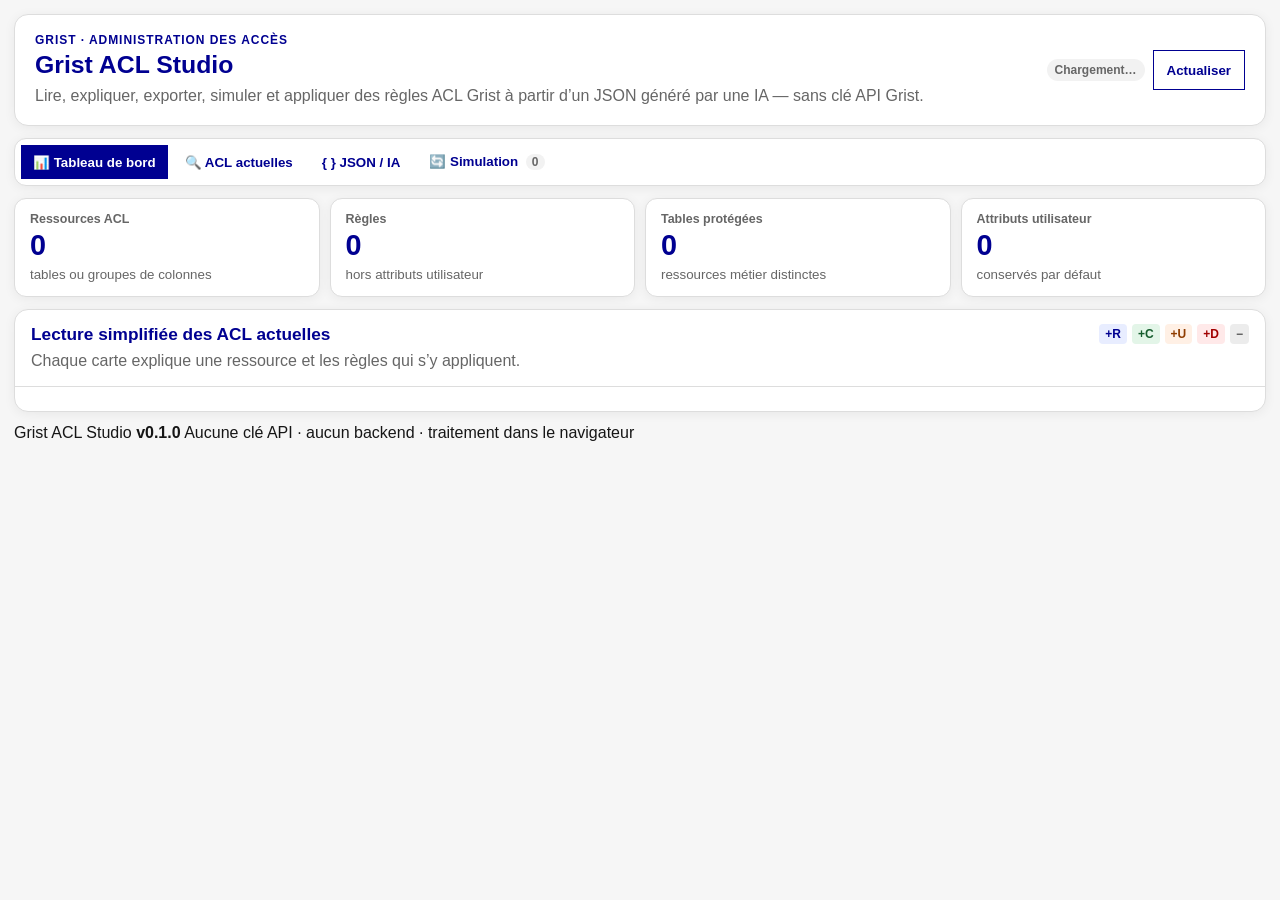
==== grist-acl-studio/index.html @ af1d0e1a "[grist-acl-studio]: feat: add JSON-driven ACL manager" ====
<!doctype html>
<html lang="fr">
<head>
  <meta charset="utf-8">
  <meta name="viewport" content="width=device-width,initial-scale=1">
  <title>Grist ACL Studio</title>
  <link rel="stylesheet" href="style.css">
  <script src="https://docs.getgrist.com/grist-plugin-api.js"></script>
  <script defer src="app.js"></script>
</head>
<body>
<main class="app">
  <header class="hero">
    <div>
      <div class="eyebrow">Grist · Administration des accès</div>
      <h1>Grist ACL Studio</h1>
      <p>Lire, expliquer, exporter, simuler et appliquer des règles ACL Grist à partir d’un JSON généré par une IA — sans clé API Grist.</p>
    </div>
    <div class="hero-actions">
      <span id="accessBadge" class="badge neutral">Chargement…</span>
      <button id="reloadBtn" class="btn secondary" type="button">Actualiser</button>
    </div>
  </header>

  <div id="status" class="status" hidden></div>

  <nav class="tabs" aria-label="Sections">
    <button class="tab active" data-tab="dashboard" type="button">📊 Tableau de bord</button>
    <button class="tab" data-tab="current" type="button">🔍 ACL actuelles</button>
    <button class="tab" data-tab="json" type="button">{ } JSON / IA</button>
    <button class="tab" data-tab="diff" type="button">🔄 Simulation <span id="diffCount" class="pill">0</span></button>
  </nav>

  <section id="tab-dashboard" class="tab-panel active">
    <div class="kpis">
      <article class="kpi"><span>Ressources ACL</span><strong id="kpiResources">0</strong><small>tables ou groupes de colonnes</small></article>
      <article class="kpi"><span>Règles</span><strong id="kpiRules">0</strong><small>hors attributs utilisateur</small></article>
      <article class="kpi"><span>Tables protégées</span><strong id="kpiTables">0</strong><small>ressources métier distinctes</small></article>
      <article class="kpi"><span>Attributs utilisateur</span><strong id="kpiAttrs">0</strong><small>conservés par défaut</small></article>
    </div>

    <article class="card">
      <header class="card-head">
        <div>
          <h2 id="dashboardTitle">Lecture simplifiée des ACL actuelles</h2>
          <p id="dashboardIntro">Chaque carte explique une ressource et les règles qui s’y appliquent.</p>
        </div>
        <div class="legend">
          <span class="perm r">+R</span><span class="perm c">+C</span><span class="perm u">+U</span><span class="perm d">+D</span><span class="perm deny">−</span>
        </div>
      </header>
      <div id="dashboardResources" class="resource-grid"></div>
    </article>
  </section>

  <section id="tab-current" class="tab-panel">
    <article class="card">
      <header class="card-head">
        <div><h2>ACL actuelles du document</h2><p>Vue technique fidèle aux tables internes <code>_grist_ACLResources</code> et <code>_grist_ACLRules</code>.</p></div>
        <div class="actions">
          <button id="exportCurrentBtn" class="btn secondary" type="button">Exporter JSON</button>
          <button id="downloadBackupBtn" class="btn secondary" type="button">Sauvegarde JSON</button>
        </div>
      </header>
      <div id="currentAcl" class="technical-list"></div>
    </article>
  </section>

  <section id="tab-json" class="tab-panel">
    <div class="two-cols">
      <article class="card">
        <header class="card-head">
          <div><h2>1. Demander les règles à une IA</h2><p>Le prompt contient la structure du document et les ACL, jamais les données métier.</p></div>
        </header>
        <div class="card-body">
          <label class="field">
            <span>Décris le résultat souhaité</span>
            <textarea id="aiRequest" rows="7" placeholder="Ex. Tous les profils GTG voient tous les véhicules, mais un GTG en modification ne peut modifier que les véhicules de son propre GTG. Conserver les règles BRAVO."></textarea>
          </label>
          <div class="actions wrap">
            <button id="copyPromptBtn" class="btn" type="button">Copier le prompt IA</button>
            <button id="downloadPromptBtn" class="btn secondary" type="button">Télécharger le prompt</button>
          </div>
          <div class="help-box">
            <strong>Workflow conseillé</strong>
            <ol>
              <li>Décris le besoin.</li>
              <li>Copie le prompt dans ChatGPT, Claude ou Gandalf.</li>
              <li>Demande une réponse JSON uniquement.</li>
              <li>Colle le JSON à droite puis valide.</li>
            </ol>
          </div>
        </div>
      </article>

      <article class="card">
        <header class="card-head">
          <div><h2>2. Importer le JSON proposé</h2><p>Le widget vérifie tables, colonnes, permissions, présence d’une règle Owner et doublons.</p></div>
          <div class="actions">
            <button id="sampleBtn" class="btn ghost" type="button">Exemple</button>
            <button id="clearJsonBtn" class="btn ghost" type="button">Effacer</button>
          </div>
        </header>
        <div class="card-body">
          <textarea id="jsonInput" class="code-area" rows="23" spellcheck="false" placeholder='{"schema":"grist-acl-studio/v1", ...}'></textarea>
          <input id="jsonFile" type="file" accept=".json,application/json" hidden>
          <div class="actions wrap">
            <button id="importFileBtn" class="btn secondary" type="button">Charger un .json</button>
            <button id="validateBtn" class="btn" type="button">Valider et simuler</button>
          </div>
          <div id="validationBox" class="validation empty-state">Aucun JSON chargé.</div>
        </div>
      </article>
    </div>
  </section>

  <section id="tab-diff" class="tab-panel">
    <article class="card">
      <header class="card-head">
        <div><h2>Simulation avant application</h2><p>Seules les ressources présentes dans le JSON sont remplacées. Les autres ressources ACL restent intactes.</p></div>
        <button id="applyBtn" class="btn danger" type="button" disabled>Appliquer les changements</button>
      </header>
      <div id="diffSummary" class="diff-summary">Valide d’abord un JSON pour voir les changements.</div>
      <div id="diffList" class="diff-list"></div>
    </article>
  </section>

  <footer class="footer">
    <span>Grist ACL Studio <strong>v0.1.0</strong></span>
    <span>Aucune clé API · aucun backend · traitement dans le navigateur</span>
  </footer>
</main>
</body>
</html>
---- grist-acl-studio/style.css ----
:root{
  color-scheme:light dark;
  --bg:#f6f6f6;--surface:#fff;--surface2:#f2f2f2;--border:#ddd;--text:#161616;--muted:#666;
  --blue:#000091;--blue2:#00006d;--green:#18753c;--orange:#b34000;--red:#ce0500;--purple:#6a4c93;
  --shadow:0 2px 12px rgba(0,0,0,.06);--radius:14px
}
*{box-sizing:border-box}html,body{margin:0;min-height:100%}body{background:var(--bg);color:var(--text);font-family:Marianne,Arial,sans-serif;padding:14px}.app{max-width:1540px;margin:auto}.hero,.card,.kpi,.tabs{background:var(--surface);border:1px solid var(--border);box-shadow:var(--shadow)}.hero{border-radius:var(--radius);padding:18px 20px;display:flex;align-items:center;justify-content:space-between;gap:18px}.eyebrow{font-size:.75rem;text-transform:uppercase;letter-spacing:.08em;font-weight:800;color:var(--blue)}h1{margin:4px 0 5px;font-size:1.55rem;color:var(--blue)}.hero p,.card-head p{margin:0;color:var(--muted);line-height:1.45}.hero-actions,.actions{display:flex;gap:8px;align-items:center}.actions.wrap{flex-wrap:wrap}.btn{border:1px solid var(--blue);background:var(--blue);color:#fff;padding:9px 13px;min-height:40px;font-weight:800;cursor:pointer}.btn:hover{background:var(--blue2)}.btn.secondary{background:var(--surface);color:var(--blue)}.btn.secondary:hover,.btn.ghost:hover{background:var(--surface2)}.btn.ghost{background:transparent;color:var(--muted);border-color:var(--border)}.btn.danger{background:var(--red);border-color:var(--red)}.btn:disabled{opacity:.5;cursor:not-allowed}.badge,.pill,.perm{display:inline-flex;align-items:center;border-radius:999px;font-size:.75rem;font-weight:800;padding:4px 8px}.badge.neutral{background:var(--surface2);color:var(--muted)}.badge.ok{background:#e3f5e8;color:#155c2d}.badge.warn{background:#fff0e5;color:#8f3c00}.status{margin:12px 0;padding:11px 13px;border-left:4px solid var(--blue);background:#e8edff;color:#161616}.status.ok{border-color:var(--green);background:#e3f5e8}.status.warn{border-color:var(--orange);background:#fff0e5}.status.error{border-color:var(--red);background:#ffe9e9}.tabs{display:flex;gap:5px;margin:12px 0;border-radius:12px;padding:6px;overflow:auto}.tab{white-space:nowrap;border:0;background:transparent;color:var(--blue);padding:9px 12px;font-weight:800;cursor:pointer}.tab.active{background:var(--blue);color:#fff}.pill{padding:1px 6px;background:rgba(255,255,255,.22);margin-left:4px}.tab:not(.active) .pill{background:var(--surface2);color:var(--muted)}.tab-panel{display:none}.tab-panel.active{display:block}.kpis{display:grid;grid-template-columns:repeat(4,minmax(150px,1fr));gap:10px;margin-bottom:12px}.kpi{border-radius:12px;padding:13px 15px}.kpi span{display:block;color:var(--muted);font-size:.78rem;font-weight:800}.kpi strong{display:block;color:var(--blue);font-size:1.8rem;margin:3px 0}.kpi small{color:var(--muted)}.card{border-radius:var(--radius);margin-bottom:12px;overflow:hidden}.card-head{padding:14px 16px;border-bottom:1px solid var(--border);display:flex;align-items:flex-start;justify-content:space-between;gap:15px}.card-head h2{margin:0 0 4px;color:var(--blue);font-size:1.08rem}.card-body{padding:15px}.legend{display:flex;gap:5px;flex-wrap:wrap;justify-content:flex-end}.perm{border-radius:4px;padding:3px 6px}.perm.r{background:#e8edff;color:#000091}.perm.c{background:#e3f5e8;color:#155c2d}.perm.u{background:#fff0e5;color:#8f3c00}.perm.d{background:#ffe9e9;color:#a10000}.perm.s{background:#efe8ff;color:#5b3a99}.perm.deny{background:#ececec;color:#555}.resource-grid{display:grid;grid-template-columns:repeat(auto-fit,minmax(390px,1fr));gap:10px;padding:12px}.resource-card{border:1px solid var(--border);border-radius:11px;overflow:hidden;background:var(--surface)}.resource-title{padding:10px 12px;background:var(--surface2);display:flex;align-items:flex-start;justify-content:space-between;gap:10px}.resource-title strong{color:var(--blue)}.resource-title small{display:block;color:var(--muted);margin-top:2px}.rule{padding:10px 12px;border-top:1px solid var(--border);.rule:first-child{border-top:0}.rule-head{display:flex;align-items:center;justify-content:space-between;gap:8px}.rule-label{font-weight:800}.rule-explanation{color:var(--muted);font-size:.82rem;margin:5px 0}.rule code,.technical-list code,.diff-list code{display:block;white-space:pre-wrap;overflow-wrap:anywhere;background:var(--surface2);padding:7px 8px;border-radius:6px;font-size:.75rem}.permission-set{display:flex;gap:4px;flex-wrap:wrap}.two-cols{display:grid;grid-template-columns:1fr 1fr;gap:12px}.field{display:flex;flex-direction:column;gap:6px;margin-bottom:12px}.field>span{font-size:.8rem;font-weight:800;color:var(--muted)}textarea,input{width:100%;border:1px solid #929292;border-bottom:2px solid var(--blue);background:var(--surface);color:var(--text);padding:9px 10px;font:inherit}.code-area{font-family:ui-monospace,SFMono-Regular,Menlo,Consolas,monospace;font-size:.8rem;line-height:1.45;resize:vertical}.help-box,.validation,.diff-summary{margin-top:12px;padding:11px 12px;border:1px solid var(--border);background:var(--surface2);border-radius:9px}.help-box ol{margin:7px 0 0;padding-left:20px}.validation.ok{border-color:#8bc7a0;background:#eef8f1}.validation.error{border-color:#e6a1a1;background:#fff1f1}.validation ul{margin:7px 0 0;padding-left:20px}.technical-list,.diff-list{padding:12px}.technical-resource,.diff-item{border:1px solid var(--border);border-radius:9px;margin-bottom:9px;overflow:hidden}.technical-resource>header,.diff-item>header{padding:9px 11px;background:var(--surface2);display:flex;justify-content:space-between;gap:8px}.technical-resource .rule{font-size:.82rem}.diff-item .body{padding:10px 11px}.diff-item.add{border-left:4px solid var(--green)}.diff-item.change{border-left:4px solid var(--orange)}.diff-item.same{border-left:4px solid #929292}.diff-summary{display:flex;gap:15px;flex-wrap:wrap}.diff-stat strong{display:block;font-size:1.4rem;color:var(--blue)}.empty-state{color:var(--muted);text-align:center}.footer{display:flex;justify-content:space-between;gap:10px;color:var(--muted);font-size:.75rem;padding:6px 3px 18px}code{font-family:ui-monospace,SFMono-Regular,Menlo,Consolas,monospace}
@media(prefers-color-scheme:dark){:root{--bg:#161616;--surface:#242424;--surface2:#343434;--border:#555;--text:#f6f6f6;--muted:#cecece;--blue:#8585f6;--blue2:#a3a3fd;--shadow:0 2px 12px rgba(0,0,0,.3)}.status{color:#161616}.perm.deny{background:#444;color:#ddd}}
@media(max-width:980px){.two-cols{grid-template-columns:1fr}.kpis{grid-template-columns:1fr 1fr}.hero,.card-head{align-items:flex-start;flex-direction:column}.legend{justify-content:flex-start}.resource-grid{grid-template-columns:1fr}}
@media(max-width:520px){body{padding:8px}.kpis{grid-template-columns:1fr}.footer{flex-direction:column}}
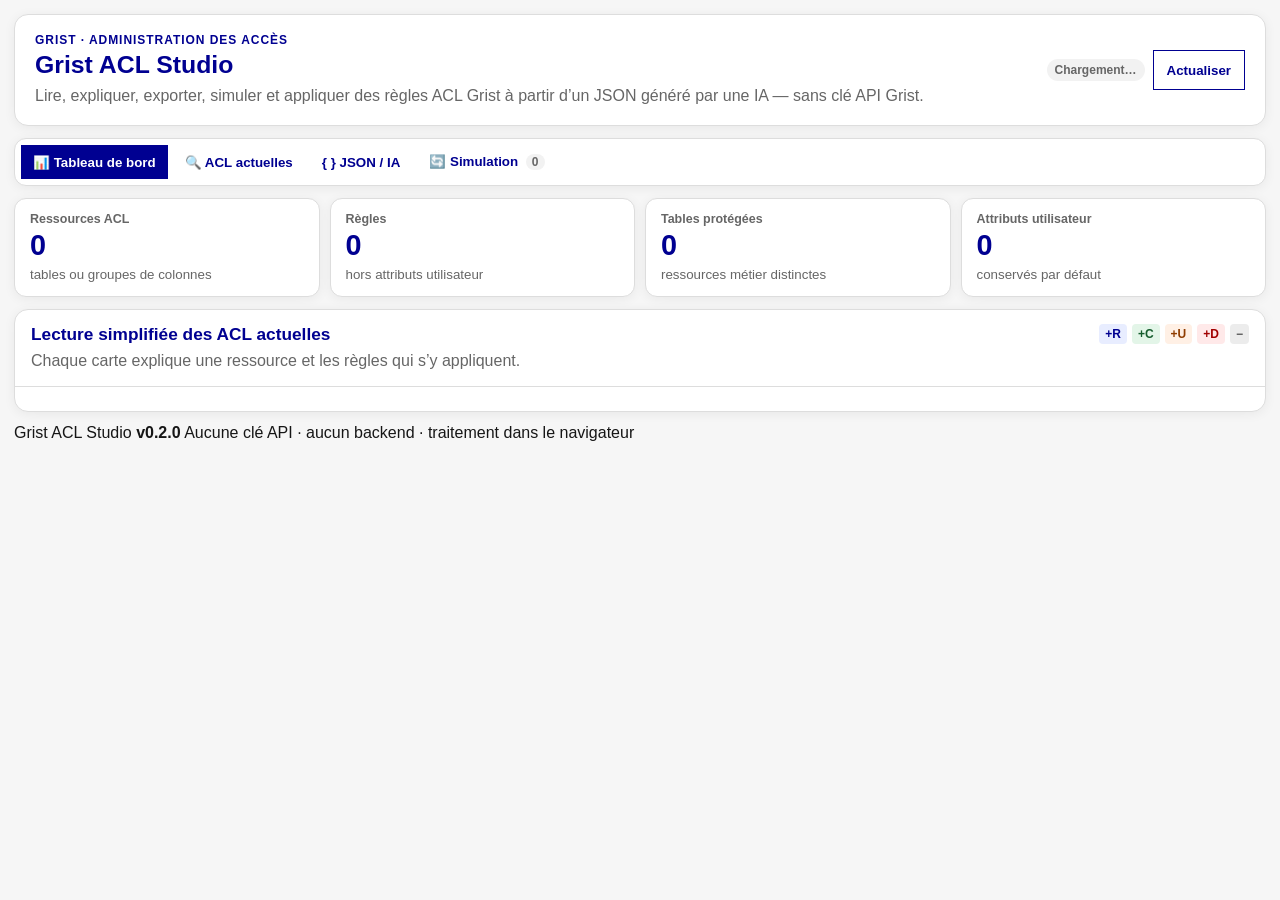
==== commit ff323a42: "[grist-acl-studio]: feat: simplify AI prompt and beginner dashboard" ====
--- a/grist-acl-studio/index.html
+++ b/grist-acl-studio/index.html
@@ -70,7 +70,7 @@
     <div class="two-cols">
       <article class="card">
         <header class="card-head">
-          <div><h2>1. Demander les règles à une IA</h2><p>Le prompt contient la structure du document et les ACL, jamais les données métier.</p></div>
+          <div><h2>1. Demander les règles à une IA</h2><p>Le prompt contient uniquement les tables, colonnes utiles aux ACL et règles actuelles — jamais les données métier ni les formules métier.</p></div>
         </header>
         <div class="card-body">
           <label class="field">
@@ -126,7 +126,7 @@
   </section>
 
   <footer class="footer">
-    <span>Grist ACL Studio <strong>v0.1.0</strong></span>
+    <span>Grist ACL Studio <strong>v0.2.0</strong></span>
     <span>Aucune clé API · aucun backend · traitement dans le navigateur</span>
   </footer>
 </main>
--- a/grist-acl-studio/style.css
+++ b/grist-acl-studio/style.css
@@ -8,3 +8,8 @@
 @media(prefers-color-scheme:dark){:root{--bg:#161616;--surface:#242424;--surface2:#343434;--border:#555;--text:#f6f6f6;--muted:#cecece;--blue:#8585f6;--blue2:#a3a3fd;--shadow:0 2px 12px rgba(0,0,0,.3)}.status{color:#161616}.perm.deny{background:#444;color:#ddd}}
 @media(max-width:980px){.two-cols{grid-template-columns:1fr}.kpis{grid-template-columns:1fr 1fr}.hero,.card-head{align-items:flex-start;flex-direction:column}.legend{justify-content:flex-start}.resource-grid{grid-template-columns:1fr}}
 @media(max-width:520px){body{padding:8px}.kpis{grid-template-columns:1fr}.footer{flex-direction:column}}
+
+.rule details{margin-top:7px}
+.rule details summary{cursor:pointer;color:var(--blue);font-size:.78rem;font-weight:700}
+.rule details code{margin-top:7px}
+.rule-head>strong{font-size:.8rem;color:var(--text);text-align:right}
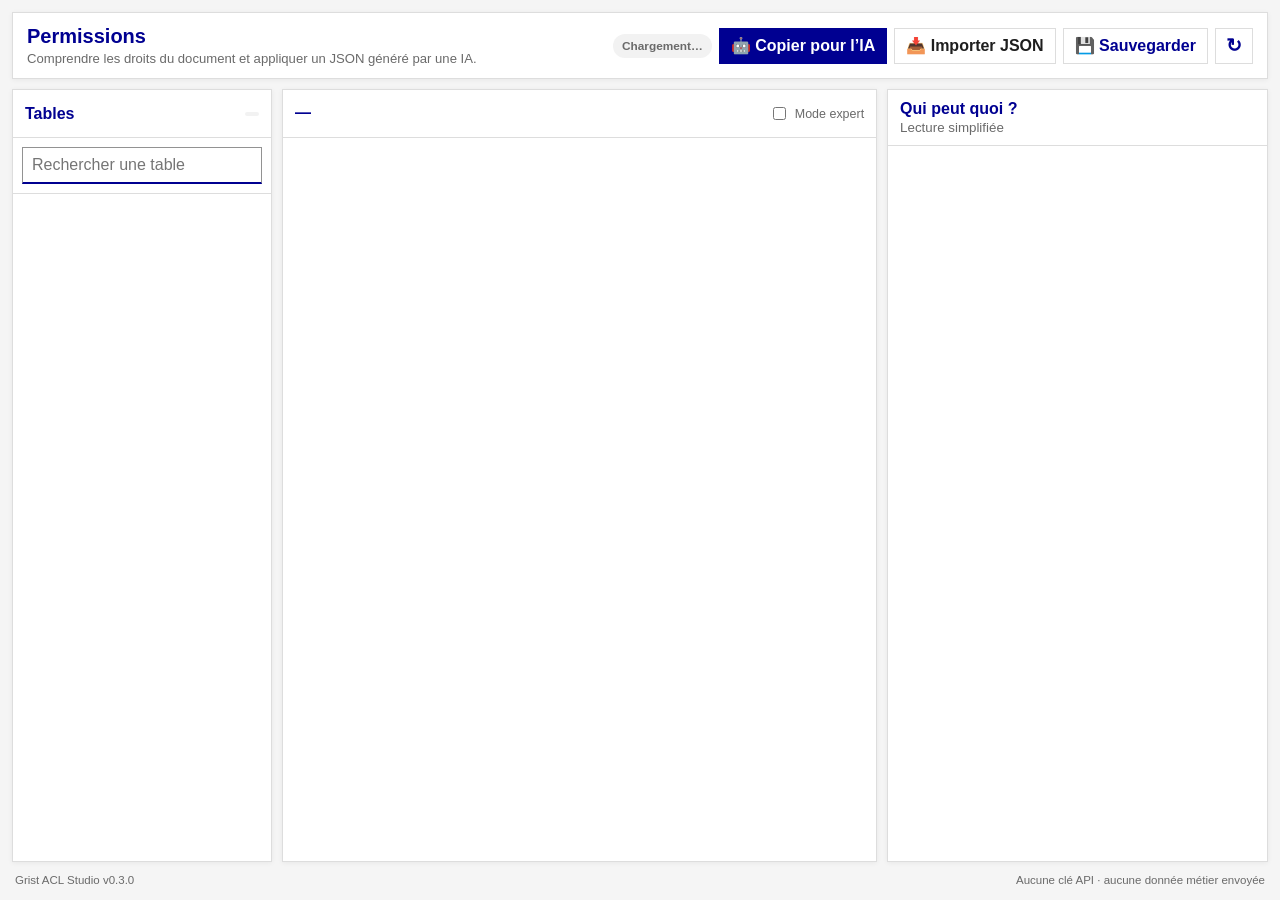
==== commit 8d205c96: "[grist-acl-studio]: refactor: simplify permissions workflow" ====
--- a/grist-acl-studio/index.html
+++ b/grist-acl-studio/index.html
@@ -10,125 +10,101 @@
 </head>
 <body>
 <main class="app">
-  <header class="hero">
+  <header class="topbar">
     <div>
-      <div class="eyebrow">Grist · Administration des accès</div>
-      <h1>Grist ACL Studio</h1>
-      <p>Lire, expliquer, exporter, simuler et appliquer des règles ACL Grist à partir d’un JSON généré par une IA — sans clé API Grist.</p>
+      <h1>Permissions</h1>
+      <p>Comprendre les droits du document et appliquer un JSON généré par une IA.</p>
     </div>
-    <div class="hero-actions">
-      <span id="accessBadge" class="badge neutral">Chargement…</span>
-      <button id="reloadBtn" class="btn secondary" type="button">Actualiser</button>
+    <div class="top-actions">
+      <span id="accessBadge" class="badge">Chargement…</span>
+      <button id="copyPromptBtn" class="btn primary" type="button">🤖 Copier pour l’IA</button>
+      <button id="importBtn" class="btn" type="button">📥 Importer JSON</button>
+      <button id="backupBtn" class="btn quiet" type="button">💾 Sauvegarder</button>
+      <button id="reloadBtn" class="btn quiet icon" type="button" title="Actualiser">↻</button>
     </div>
   </header>
 
   <div id="status" class="status" hidden></div>
 
-  <nav class="tabs" aria-label="Sections">
-    <button class="tab active" data-tab="dashboard" type="button">📊 Tableau de bord</button>
-    <button class="tab" data-tab="current" type="button">🔍 ACL actuelles</button>
-    <button class="tab" data-tab="json" type="button">{ } JSON / IA</button>
-    <button class="tab" data-tab="diff" type="button">🔄 Simulation <span id="diffCount" class="pill">0</span></button>
-  </nav>
+  <section class="workspace">
+    <aside class="panel tables-panel">
+      <div class="panel-head">
+        <strong>Tables</strong>
+        <span id="tableCount" class="count"></span>
+      </div>
+      <div class="search-wrap">
+        <input id="tableSearch" type="search" placeholder="Rechercher une table">
+      </div>
+      <div id="tableList" class="table-list"></div>
+    </aside>
 
-  <section id="tab-dashboard" class="tab-panel active">
-    <div class="kpis">
-      <article class="kpi"><span>Ressources ACL</span><strong id="kpiResources">0</strong><small>tables ou groupes de colonnes</small></article>
-      <article class="kpi"><span>Règles</span><strong id="kpiRules">0</strong><small>hors attributs utilisateur</small></article>
-      <article class="kpi"><span>Tables protégées</span><strong id="kpiTables">0</strong><small>ressources métier distinctes</small></article>
-      <article class="kpi"><span>Attributs utilisateur</span><strong id="kpiAttrs">0</strong><small>conservés par défaut</small></article>
-    </div>
+    <section class="panel rules-panel">
+      <div class="panel-head main-head">
+        <div>
+          <strong id="selectedTableTitle">—</strong>
+          <small id="selectedTableMeta"></small>
+        </div>
+        <label class="expert-toggle">
+          <input id="expertToggle" type="checkbox">
+          <span>Mode expert</span>
+        </label>
+      </div>
+      <div id="rulesView" class="rules-view"></div>
+    </section>
 
-    <article class="card">
-      <header class="card-head">
+    <aside class="panel summary-panel">
+      <div class="panel-head">
         <div>
-          <h2 id="dashboardTitle">Lecture simplifiée des ACL actuelles</h2>
-          <p id="dashboardIntro">Chaque carte explique une ressource et les règles qui s’y appliquent.</p>
+          <strong>Qui peut quoi ?</strong>
+          <small>Lecture simplifiée</small>
         </div>
-        <div class="legend">
-          <span class="perm r">+R</span><span class="perm c">+C</span><span class="perm u">+U</span><span class="perm d">+D</span><span class="perm deny">−</span>
-        </div>
-      </header>
-      <div id="dashboardResources" class="resource-grid"></div>
-    </article>
+      </div>
+      <div id="summaryView" class="summary-view"></div>
+    </aside>
   </section>
 
-  <section id="tab-current" class="tab-panel">
-    <article class="card">
-      <header class="card-head">
-        <div><h2>ACL actuelles du document</h2><p>Vue technique fidèle aux tables internes <code>_grist_ACLResources</code> et <code>_grist_ACLRules</code>.</p></div>
-        <div class="actions">
-          <button id="exportCurrentBtn" class="btn secondary" type="button">Exporter JSON</button>
-          <button id="downloadBackupBtn" class="btn secondary" type="button">Sauvegarde JSON</button>
-        </div>
-      </header>
-      <div id="currentAcl" class="technical-list"></div>
-    </article>
-  </section>
-
-  <section id="tab-json" class="tab-panel">
-    <div class="two-cols">
-      <article class="card">
-        <header class="card-head">
-          <div><h2>1. Demander les règles à une IA</h2><p>Le prompt contient uniquement les tables, colonnes utiles aux ACL et règles actuelles — jamais les données métier ni les formules métier.</p></div>
-        </header>
-        <div class="card-body">
-          <label class="field">
-            <span>Décris le résultat souhaité</span>
-            <textarea id="aiRequest" rows="7" placeholder="Ex. Tous les profils GTG voient tous les véhicules, mais un GTG en modification ne peut modifier que les véhicules de son propre GTG. Conserver les règles BRAVO."></textarea>
-          </label>
-          <div class="actions wrap">
-            <button id="copyPromptBtn" class="btn" type="button">Copier le prompt IA</button>
-            <button id="downloadPromptBtn" class="btn secondary" type="button">Télécharger le prompt</button>
-          </div>
-          <div class="help-box">
-            <strong>Workflow conseillé</strong>
-            <ol>
-              <li>Décris le besoin.</li>
-              <li>Copie le prompt dans ChatGPT, Claude ou Gandalf.</li>
-              <li>Demande une réponse JSON uniquement.</li>
-              <li>Colle le JSON à droite puis valide.</li>
-            </ol>
-          </div>
-        </div>
-      </article>
-
-      <article class="card">
-        <header class="card-head">
-          <div><h2>2. Importer le JSON proposé</h2><p>Le widget vérifie tables, colonnes, permissions, présence d’une règle Owner et doublons.</p></div>
-          <div class="actions">
-            <button id="sampleBtn" class="btn ghost" type="button">Exemple</button>
-            <button id="clearJsonBtn" class="btn ghost" type="button">Effacer</button>
-          </div>
-        </header>
-        <div class="card-body">
-          <textarea id="jsonInput" class="code-area" rows="23" spellcheck="false" placeholder='{"schema":"grist-acl-studio/v1", ...}'></textarea>
-          <input id="jsonFile" type="file" accept=".json,application/json" hidden>
-          <div class="actions wrap">
-            <button id="importFileBtn" class="btn secondary" type="button">Charger un .json</button>
-            <button id="validateBtn" class="btn" type="button">Valider et simuler</button>
-          </div>
-          <div id="validationBox" class="validation empty-state">Aucun JSON chargé.</div>
-        </div>
-      </article>
-    </div>
-  </section>
-
-  <section id="tab-diff" class="tab-panel">
-    <article class="card">
-      <header class="card-head">
-        <div><h2>Simulation avant application</h2><p>Seules les ressources présentes dans le JSON sont remplacées. Les autres ressources ACL restent intactes.</p></div>
-        <button id="applyBtn" class="btn danger" type="button" disabled>Appliquer les changements</button>
-      </header>
-      <div id="diffSummary" class="diff-summary">Valide d’abord un JSON pour voir les changements.</div>
-      <div id="diffList" class="diff-list"></div>
-    </article>
-  </section>
-
-  <footer class="footer">
-    <span>Grist ACL Studio <strong>v0.2.0</strong></span>
-    <span>Aucune clé API · aucun backend · traitement dans le navigateur</span>
+  <footer>
+    <span>Grist ACL Studio v0.3.0</span>
+    <span>Aucune clé API · aucune donnée métier envoyée</span>
   </footer>
 </main>
+
+<dialog id="importDialog">
+  <form method="dialog" class="dialog-shell">
+    <header class="dialog-head">
+      <div>
+        <h2>Importer des règles JSON</h2>
+        <p>Colle ici le JSON produit par ChatGPT, Claude ou Gandalf.</p>
+      </div>
+      <button class="close-btn" value="cancel" aria-label="Fermer">×</button>
+    </header>
+    <div class="dialog-body">
+      <textarea id="jsonInput" rows="20" spellcheck="false" placeholder='{"schema":"grist-acl-studio/v1", ...}'></textarea>
+      <input id="jsonFile" type="file" accept=".json,application/json" hidden>
+      <div class="dialog-actions">
+        <button id="loadFileBtn" class="btn quiet" type="button">Choisir un fichier</button>
+        <button id="validateBtn" class="btn primary" type="button">Comparer avec les règles actuelles</button>
+      </div>
+      <div id="validationBox" class="validation" hidden></div>
+    </div>
+  </form>
+</dialog>
+
+<dialog id="diffDialog">
+  <form method="dialog" class="dialog-shell wide">
+    <header class="dialog-head">
+      <div>
+        <h2>Modifications proposées</h2>
+        <p id="diffIntro">Vérifie avant d’appliquer.</p>
+      </div>
+      <button class="close-btn" value="cancel" aria-label="Fermer">×</button>
+    </header>
+    <div id="diffView" class="dialog-body diff-view"></div>
+    <footer class="dialog-footer">
+      <button class="btn quiet" value="cancel">Annuler</button>
+      <button id="applyBtn" class="btn primary" type="button">Appliquer</button>
+    </footer>
+  </form>
+</dialog>
 </body>
 </html>
--- a/grist-acl-studio/style.css
+++ b/grist-acl-studio/style.css
@@ -1,15 +1,28 @@
 :root{
   color-scheme:light dark;
-  --bg:#f6f6f6;--surface:#fff;--surface2:#f2f2f2;--border:#ddd;--text:#161616;--muted:#666;
-  --blue:#000091;--blue2:#00006d;--green:#18753c;--orange:#b34000;--red:#ce0500;--purple:#6a4c93;
-  --shadow:0 2px 12px rgba(0,0,0,.06);--radius:14px
+  --bg:#f5f5f5;--panel:#fff;--soft:#f2f2f2;--line:#ddd;--text:#1e1e1e;--muted:#6a6a6a;
+  --blue:#000091;--blue-hover:#1212a8;--green:#18753c;--green-bg:#e3f5e8;--orange:#b34000;--orange-bg:#fff0e5;
+  --red:#ce0500;--red-bg:#ffe9e9;--shadow:0 1px 5px rgba(0,0,0,.06)
 }
-*{box-sizing:border-box}html,body{margin:0;min-height:100%}body{background:var(--bg);color:var(--text);font-family:Marianne,Arial,sans-serif;padding:14px}.app{max-width:1540px;margin:auto}.hero,.card,.kpi,.tabs{background:var(--surface);border:1px solid var(--border);box-shadow:var(--shadow)}.hero{border-radius:var(--radius);padding:18px 20px;display:flex;align-items:center;justify-content:space-between;gap:18px}.eyebrow{font-size:.75rem;text-transform:uppercase;letter-spacing:.08em;font-weight:800;color:var(--blue)}h1{margin:4px 0 5px;font-size:1.55rem;color:var(--blue)}.hero p,.card-head p{margin:0;color:var(--muted);line-height:1.45}.hero-actions,.actions{display:flex;gap:8px;align-items:center}.actions.wrap{flex-wrap:wrap}.btn{border:1px solid var(--blue);background:var(--blue);color:#fff;padding:9px 13px;min-height:40px;font-weight:800;cursor:pointer}.btn:hover{background:var(--blue2)}.btn.secondary{background:var(--surface);color:var(--blue)}.btn.secondary:hover,.btn.ghost:hover{background:var(--surface2)}.btn.ghost{background:transparent;color:var(--muted);border-color:var(--border)}.btn.danger{background:var(--red);border-color:var(--red)}.btn:disabled{opacity:.5;cursor:not-allowed}.badge,.pill,.perm{display:inline-flex;align-items:center;border-radius:999px;font-size:.75rem;font-weight:800;padding:4px 8px}.badge.neutral{background:var(--surface2);color:var(--muted)}.badge.ok{background:#e3f5e8;color:#155c2d}.badge.warn{background:#fff0e5;color:#8f3c00}.status{margin:12px 0;padding:11px 13px;border-left:4px solid var(--blue);background:#e8edff;color:#161616}.status.ok{border-color:var(--green);background:#e3f5e8}.status.warn{border-color:var(--orange);background:#fff0e5}.status.error{border-color:var(--red);background:#ffe9e9}.tabs{display:flex;gap:5px;margin:12px 0;border-radius:12px;padding:6px;overflow:auto}.tab{white-space:nowrap;border:0;background:transparent;color:var(--blue);padding:9px 12px;font-weight:800;cursor:pointer}.tab.active{background:var(--blue);color:#fff}.pill{padding:1px 6px;background:rgba(255,255,255,.22);margin-left:4px}.tab:not(.active) .pill{background:var(--surface2);color:var(--muted)}.tab-panel{display:none}.tab-panel.active{display:block}.kpis{display:grid;grid-template-columns:repeat(4,minmax(150px,1fr));gap:10px;margin-bottom:12px}.kpi{border-radius:12px;padding:13px 15px}.kpi span{display:block;color:var(--muted);font-size:.78rem;font-weight:800}.kpi strong{display:block;color:var(--blue);font-size:1.8rem;margin:3px 0}.kpi small{color:var(--muted)}.card{border-radius:var(--radius);margin-bottom:12px;overflow:hidden}.card-head{padding:14px 16px;border-bottom:1px solid var(--border);display:flex;align-items:flex-start;justify-content:space-between;gap:15px}.card-head h2{margin:0 0 4px;color:var(--blue);font-size:1.08rem}.card-body{padding:15px}.legend{display:flex;gap:5px;flex-wrap:wrap;justify-content:flex-end}.perm{border-radius:4px;padding:3px 6px}.perm.r{background:#e8edff;color:#000091}.perm.c{background:#e3f5e8;color:#155c2d}.perm.u{background:#fff0e5;color:#8f3c00}.perm.d{background:#ffe9e9;color:#a10000}.perm.s{background:#efe8ff;color:#5b3a99}.perm.deny{background:#ececec;color:#555}.resource-grid{display:grid;grid-template-columns:repeat(auto-fit,minmax(390px,1fr));gap:10px;padding:12px}.resource-card{border:1px solid var(--border);border-radius:11px;overflow:hidden;background:var(--surface)}.resource-title{padding:10px 12px;background:var(--surface2);display:flex;align-items:flex-start;justify-content:space-between;gap:10px}.resource-title strong{color:var(--blue)}.resource-title small{display:block;color:var(--muted);margin-top:2px}.rule{padding:10px 12px;border-top:1px solid var(--border);.rule:first-child{border-top:0}.rule-head{display:flex;align-items:center;justify-content:space-between;gap:8px}.rule-label{font-weight:800}.rule-explanation{color:var(--muted);font-size:.82rem;margin:5px 0}.rule code,.technical-list code,.diff-list code{display:block;white-space:pre-wrap;overflow-wrap:anywhere;background:var(--surface2);padding:7px 8px;border-radius:6px;font-size:.75rem}.permission-set{display:flex;gap:4px;flex-wrap:wrap}.two-cols{display:grid;grid-template-columns:1fr 1fr;gap:12px}.field{display:flex;flex-direction:column;gap:6px;margin-bottom:12px}.field>span{font-size:.8rem;font-weight:800;color:var(--muted)}textarea,input{width:100%;border:1px solid #929292;border-bottom:2px solid var(--blue);background:var(--surface);color:var(--text);padding:9px 10px;font:inherit}.code-area{font-family:ui-monospace,SFMono-Regular,Menlo,Consolas,monospace;font-size:.8rem;line-height:1.45;resize:vertical}.help-box,.validation,.diff-summary{margin-top:12px;padding:11px 12px;border:1px solid var(--border);background:var(--surface2);border-radius:9px}.help-box ol{margin:7px 0 0;padding-left:20px}.validation.ok{border-color:#8bc7a0;background:#eef8f1}.validation.error{border-color:#e6a1a1;background:#fff1f1}.validation ul{margin:7px 0 0;padding-left:20px}.technical-list,.diff-list{padding:12px}.technical-resource,.diff-item{border:1px solid var(--border);border-radius:9px;margin-bottom:9px;overflow:hidden}.technical-resource>header,.diff-item>header{padding:9px 11px;background:var(--surface2);display:flex;justify-content:space-between;gap:8px}.technical-resource .rule{font-size:.82rem}.diff-item .body{padding:10px 11px}.diff-item.add{border-left:4px solid var(--green)}.diff-item.change{border-left:4px solid var(--orange)}.diff-item.same{border-left:4px solid #929292}.diff-summary{display:flex;gap:15px;flex-wrap:wrap}.diff-stat strong{display:block;font-size:1.4rem;color:var(--blue)}.empty-state{color:var(--muted);text-align:center}.footer{display:flex;justify-content:space-between;gap:10px;color:var(--muted);font-size:.75rem;padding:6px 3px 18px}code{font-family:ui-monospace,SFMono-Regular,Menlo,Consolas,monospace}
-@media(prefers-color-scheme:dark){:root{--bg:#161616;--surface:#242424;--surface2:#343434;--border:#555;--text:#f6f6f6;--muted:#cecece;--blue:#8585f6;--blue2:#a3a3fd;--shadow:0 2px 12px rgba(0,0,0,.3)}.status{color:#161616}.perm.deny{background:#444;color:#ddd}}
-@media(max-width:980px){.two-cols{grid-template-columns:1fr}.kpis{grid-template-columns:1fr 1fr}.hero,.card-head{align-items:flex-start;flex-direction:column}.legend{justify-content:flex-start}.resource-grid{grid-template-columns:1fr}}
-@media(max-width:520px){body{padding:8px}.kpis{grid-template-columns:1fr}.footer{flex-direction:column}}
-
-.rule details{margin-top:7px}
-.rule details summary{cursor:pointer;color:var(--blue);font-size:.78rem;font-weight:700}
-.rule details code{margin-top:7px}
-.rule-head>strong{font-size:.8rem;color:var(--text);text-align:right}
+*{box-sizing:border-box}html,body{margin:0;min-height:100%}body{background:var(--bg);color:var(--text);font-family:Marianne,Arial,sans-serif}
+button,input,textarea{font:inherit}.app{min-height:100vh;padding:12px;display:flex;flex-direction:column;gap:10px}
+.topbar{background:var(--panel);border:1px solid var(--line);padding:12px 14px;display:flex;align-items:center;justify-content:space-between;gap:16px;box-shadow:var(--shadow)}
+h1{font-size:1.25rem;margin:0;color:var(--blue)}.topbar p{margin:3px 0 0;color:var(--muted);font-size:.82rem}.top-actions{display:flex;align-items:center;gap:7px;flex-wrap:wrap;justify-content:flex-end}
+.btn{border:1px solid var(--line);background:var(--panel);color:var(--text);min-height:36px;padding:7px 11px;font-weight:700;cursor:pointer}.btn:hover{background:var(--soft)}.btn.primary{background:var(--blue);border-color:var(--blue);color:#fff}.btn.primary:hover{background:var(--blue-hover)}.btn.quiet{color:var(--blue)}.btn.icon{font-size:1.2rem;padding:4px 10px}.btn:disabled{opacity:.5;cursor:not-allowed}
+.badge,.count,.perm-pill,.scope-pill{display:inline-flex;align-items:center;border-radius:999px}.badge{background:var(--soft);padding:5px 9px;font-size:.74rem;font-weight:700;color:var(--muted)}.badge.ok{background:var(--green-bg);color:var(--green)}.badge.warn{background:var(--orange-bg);color:var(--orange)}
+.status{padding:9px 11px;border-left:4px solid var(--blue);background:#e8edff}.status.ok{border-color:var(--green);background:var(--green-bg)}.status.warn{border-color:var(--orange);background:var(--orange-bg)}.status.error{border-color:var(--red);background:var(--red-bg)}
+.workspace{display:grid;grid-template-columns:minmax(210px,260px) minmax(430px,1.25fr) minmax(300px,.8fr);gap:10px;min-height:0;flex:1}
+.panel{background:var(--panel);border:1px solid var(--line);box-shadow:var(--shadow);min-height:0;overflow:hidden}.panel-head{min-height:48px;padding:10px 12px;border-bottom:1px solid var(--line);display:flex;align-items:center;justify-content:space-between;gap:10px}.panel-head strong{color:var(--blue)}.panel-head small{display:block;margin-top:2px;color:var(--muted)}.main-head>div{min-width:0}.main-head strong{display:block;overflow:hidden;text-overflow:ellipsis;white-space:nowrap}
+.count{background:var(--soft);padding:2px 7px;font-size:.72rem;color:var(--muted)}.search-wrap{padding:9px;border-bottom:1px solid var(--line)}input[type=search],textarea{width:100%;border:1px solid #929292;border-bottom:2px solid var(--blue);background:var(--panel);color:var(--text);padding:8px 9px}
+.table-list{overflow:auto;max-height:calc(100vh - 190px)}.table-btn{width:100%;border:0;border-bottom:1px solid var(--line);background:transparent;color:var(--text);text-align:left;padding:9px 11px;cursor:pointer;display:flex;justify-content:space-between;gap:8px;align-items:center}.table-btn:hover{background:var(--soft)}.table-btn.active{background:#e8edff;color:var(--blue);font-weight:800}.table-btn small{color:var(--muted);font-weight:400}.table-name{overflow:hidden;text-overflow:ellipsis;white-space:nowrap}
+.expert-toggle{display:flex;align-items:center;gap:6px;color:var(--muted);font-size:.78rem;white-space:nowrap}.expert-toggle input{accent-color:var(--blue)}
+.rules-view,.summary-view{overflow:auto;max-height:calc(100vh - 150px);padding:10px}.empty{padding:28px 16px;text-align:center;color:var(--muted)}
+.resource-block{border:1px solid var(--line);margin-bottom:9px}.resource-head{padding:8px 10px;background:var(--soft);display:flex;justify-content:space-between;gap:10px;align-items:center}.resource-head strong{font-size:.86rem}.resource-head span{font-size:.72rem;color:var(--muted)}
+.rule-row{padding:10px;border-top:1px solid var(--line)}.rule-row:first-of-type{border-top:0}.rule-main{display:flex;align-items:flex-start;justify-content:space-between;gap:12px}.rule-audience{font-weight:800}.rule-right{text-align:right;display:flex;gap:5px;flex-wrap:wrap;justify-content:flex-end}.perm-pill{padding:3px 7px;font-size:.72rem;font-weight:800}.perm-pill.r{background:#e8edff;color:#000091}.perm-pill.c{background:var(--green-bg);color:var(--green)}.perm-pill.u{background:var(--orange-bg);color:var(--orange)}.perm-pill.d{background:var(--red-bg);color:#a10000}.perm-pill.deny{background:#ececec;color:#555}.rule-explain{font-size:.79rem;color:var(--muted);margin-top:5px}.scope-pill{background:var(--soft);padding:2px 7px;font-size:.7rem;color:var(--muted);margin:5px 4px 0 0}.expert{display:none;margin-top:8px}.expert.visible{display:block}.expert code{display:block;background:var(--soft);padding:7px 8px;white-space:pre-wrap;overflow-wrap:anywhere;font-size:.72rem}
+.summary-group{border-bottom:1px solid var(--line);padding:10px 2px}.summary-group:last-child{border-bottom:0}.summary-title{font-weight:800;margin-bottom:7px}.summary-action{display:grid;grid-template-columns:28px 90px 1fr;gap:7px;align-items:start;margin:6px 0;font-size:.8rem}.summary-action .icon{text-align:center}.summary-action strong{font-size:.78rem}.summary-action span:last-child{color:var(--muted)}.summary-note{font-size:.72rem;color:var(--muted);padding:7px 0}
+footer{display:flex;justify-content:space-between;gap:10px;font-size:.72rem;color:var(--muted);padding:2px 3px}
+dialog{border:1px solid var(--line);padding:0;background:var(--panel);color:var(--text);width:min(760px,94vw);box-shadow:0 12px 40px rgba(0,0,0,.2)}dialog::backdrop{background:rgba(0,0,0,.38)}.dialog-shell{margin:0}.dialog-shell.wide{width:100%}.dialog-head{padding:13px 15px;border-bottom:1px solid var(--line);display:flex;justify-content:space-between;gap:15px;align-items:flex-start}.dialog-head h2{margin:0;color:var(--blue);font-size:1.05rem}.dialog-head p{margin:4px 0 0;color:var(--muted);font-size:.8rem}.close-btn{border:0;background:transparent;color:var(--muted);font-size:1.5rem;cursor:pointer}.dialog-body{padding:13px 15px}.dialog-body textarea{font-family:ui-monospace,SFMono-Regular,Menlo,Consolas,monospace;font-size:.78rem;line-height:1.4;resize:vertical}.dialog-actions,.dialog-footer{display:flex;justify-content:flex-end;gap:8px;margin-top:10px}.dialog-footer{border-top:1px solid var(--line);padding:11px 15px;margin-top:0}.validation{margin-top:10px;padding:9px 10px;background:var(--soft);font-size:.8rem}.validation.error{background:var(--red-bg);color:#8d0000}.validation.ok{background:var(--green-bg);color:var(--green)}.validation ul{margin:6px 0 0;padding-left:18px}
+.diff-card{border:1px solid var(--line);margin-bottom:8px}.diff-card header{padding:8px 10px;background:var(--soft);display:flex;justify-content:space-between;gap:8px}.diff-card .body{padding:8px 10px;font-size:.8rem}.diff-card.change{border-left:4px solid var(--orange)}.diff-card.add{border-left:4px solid var(--green)}.diff-card.same{opacity:.7}.diff-rule{padding:6px 0;border-top:1px solid var(--line)}.diff-rule:first-child{border-top:0}.diff-rule code{display:block;background:var(--soft);padding:6px;margin-top:4px;font-size:.7rem;white-space:pre-wrap;overflow-wrap:anywhere}
+@media(prefers-color-scheme:dark){:root{--bg:#161616;--panel:#242424;--soft:#343434;--line:#555;--text:#f3f3f3;--muted:#c9c9c9;--blue:#8585f6;--blue-hover:#a3a3fd}.table-btn.active{background:#29295f}.perm-pill.deny{background:#444;color:#ddd}}
+@media(max-width:1100px){.workspace{grid-template-columns:220px 1fr}.summary-panel{grid-column:1/-1}.summary-view{max-height:none;display:grid;grid-template-columns:repeat(auto-fit,minmax(260px,1fr));gap:0 16px}}
+@media(max-width:720px){.topbar{align-items:flex-start;flex-direction:column}.top-actions{justify-content:flex-start}.workspace{grid-template-columns:1fr}.table-list,.rules-view,.summary-view{max-height:none}.tables-panel{max-height:320px}footer{flex-direction:column}}
